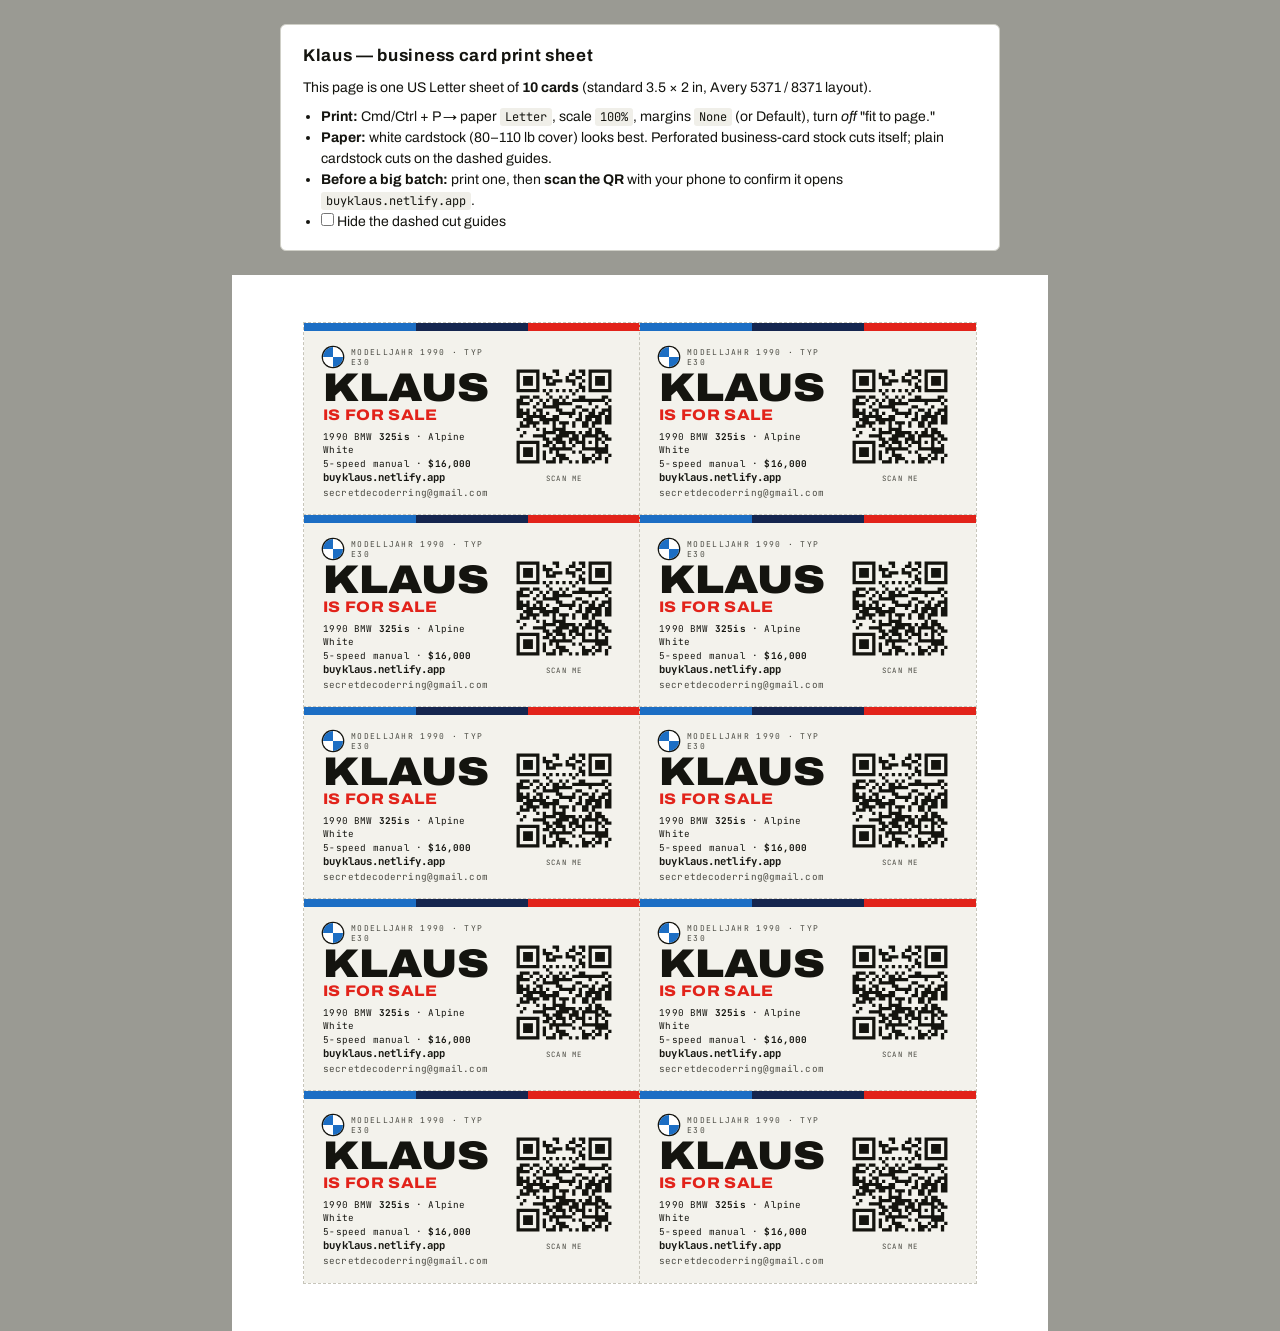
==== cards.html @ 59958731 "Klaus website: 1990 BMW 325is" ====
<!DOCTYPE html>
<html lang="en">
<head>
<meta charset="UTF-8" />
<meta name="viewport" content="width=device-width, initial-scale=1.0" />
<title>KLAUS — Business Cards (print sheet)</title>
<link rel="preconnect" href="https://fonts.googleapis.com" />
<link rel="preconnect" href="https://fonts.gstatic.com" crossorigin />
<link href="https://fonts.googleapis.com/css2?family=Archivo:wght@400;500;600;800;900&family=JetBrains+Mono:wght@400;500;700&display=swap" rel="stylesheet" />
<style>
  :root{
    --paper:#f3f2ec; --ink:#14140f; --ink-soft:#4a4a42; --line:#d7d5c9;
    --m-blue:#1c6ec4; --m-navy:#15264f; --m-red:#e2231a;
    --font:"Archivo","Helvetica Neue",Arial,sans-serif;
    --mono:"JetBrains Mono",ui-monospace,monospace;
  }
  *{box-sizing:border-box;margin:0;padding:0;}
  /* force background colours (M-stripes, roundel) to actually print */
  html,body{-webkit-print-color-adjust:exact;print-color-adjust:exact;}
  body{background:#9a9a93;font-family:var(--font);color:var(--ink);-webkit-font-smoothing:antialiased;}

  /* on-screen helper bar (never prints) */
  .help{max-width:7.5in;margin:24px auto;background:#fff;border:1px solid #cfcfc7;padding:18px 22px;border-radius:6px;font-size:14px;line-height:1.5;}
  .help h1{font-size:17px;letter-spacing:.04em;margin-bottom:8px;}
  .help code{background:#f0efe9;padding:1px 5px;border-radius:3px;font-family:var(--mono);font-size:12px;}
  .help ul{margin:8px 0 0 18px;}

  /* the printable sheet: US Letter, 10 cards (2 x 5), Avery 5371 layout */
  .sheet{
    width:8.5in;height:11in;margin:0 auto;background:#fff;
    padding:0.5in 0.75in;             /* page margins */
    display:grid;grid-template-columns:repeat(2,3.5in);grid-template-rows:repeat(5,2in);
    justify-content:center;align-content:start;
  }

  /* ---- the card ---- */
  .card{
    width:3.5in;height:2in;position:relative;overflow:hidden;
    background:var(--paper);color:var(--ink);
    outline:0.5pt dashed #c7c5ba;      /* faint cut guide; remove via checkbox */
    display:flex;flex-direction:column;
  }
  .no-guides .card{outline:none;}

  .card__stripe{height:0.085in;display:flex;flex:0 0 auto;}
  .card__stripe span{flex:1;}
  .s-blue{background:var(--m-blue);} .s-navy{background:var(--m-navy);} .s-red{background:var(--m-red);}

  .card__body{flex:1;display:flex;gap:0.14in;padding:0.17in 0.2in;}
  .card__main{flex:1;display:flex;flex-direction:column;}

  .card__brand{display:flex;align-items:center;gap:6pt;margin-bottom:2pt;}
  .roundel{position:relative;width:15pt;height:15pt;border-radius:50%;background:conic-gradient(#fff 0 90deg, var(--m-blue) 0 180deg, #fff 0 270deg, var(--m-blue) 0 360deg);box-shadow:0 0 0 1pt var(--ink);flex:0 0 auto;}
  .card__kicker{font-family:var(--mono);font-size:6pt;letter-spacing:.16em;text-transform:uppercase;color:var(--ink-soft);}

  .card__headline{font-weight:900;font-stretch:112%;line-height:.92;letter-spacing:-.01em;}
  .card__klaus{font-size:30pt;display:block;}
  .card__sale{font-size:11.5pt;font-weight:800;letter-spacing:.02em;color:var(--m-red);text-transform:uppercase;display:block;margin-top:1pt;}

  .card__spec{font-family:var(--mono);font-size:7pt;letter-spacing:.02em;color:var(--ink);margin-top:6pt;line-height:1.45;}
  .card__spec b{color:var(--ink);font-weight:700;}

  .card__foot{margin-top:auto;display:flex;flex-direction:column;gap:1.5pt;}
  .card__url{font-family:var(--mono);font-weight:700;font-size:8pt;letter-spacing:.01em;}
  .card__email{font-family:var(--mono);font-size:7pt;color:var(--ink-soft);letter-spacing:.01em;}

  .card__qr{flex:0 0 auto;width:1.18in;display:flex;flex-direction:column;align-items:center;justify-content:center;gap:3pt;}
  .card__qr img{width:1.12in;height:1.12in;display:block;}
  .card__scan{font-family:var(--mono);font-size:5.5pt;letter-spacing:.18em;text-transform:uppercase;color:var(--ink-soft);}

  @media print{
    *{-webkit-print-color-adjust:exact;print-color-adjust:exact;}
    body{background:#fff;}
    .help{display:none;}
    .sheet{margin:0;box-shadow:none;}
    @page{size:Letter;margin:0;}
  }
</style>
</head>
<body>

<div class="help">
  <h1>Klaus — business card print sheet</h1>
  This page is one US&nbsp;Letter sheet of <strong>10 cards</strong> (standard 3.5&nbsp;×&nbsp;2&nbsp;in, Avery 5371 / 8371 layout).
  <ul>
    <li><strong>Print:</strong> Cmd/Ctrl&nbsp;+&nbsp;P → paper <code>Letter</code>, scale <code>100%</code>, margins <code>None</code> (or Default), turn <em>off</em> "fit to page."</li>
    <li><strong>Paper:</strong> white cardstock (80–110&nbsp;lb cover) looks best. Perforated business-card stock cuts itself; plain cardstock cuts on the dashed guides.</li>
    <li><strong>Before a big batch:</strong> print one, then <strong>scan the QR</strong> with your phone to confirm it opens <code>buyklaus.netlify.app</code>.</li>
    <li><label><input type="checkbox" onchange="document.body.classList.toggle('no-guides',this.checked)"> Hide the dashed cut guides</label></li>
  </ul>
</div>

<div class="sheet" id="sheet"></div>

<!-- one card template, cloned 10x -->
<template id="cardTpl">
  <div class="card">
    <div class="card__stripe"><span class="s-blue"></span><span class="s-navy"></span><span class="s-red"></span></div>
    <div class="card__body">
      <div class="card__main">
        <div class="card__brand">
          <span class="roundel"></span>
          <span class="card__kicker">Modelljahr 1990 · Typ E30</span>
        </div>
        <div class="card__headline">
          <span class="card__klaus">KLAUS</span>
          <span class="card__sale">is for sale</span>
        </div>
        <p class="card__spec">1990 BMW <b>325is</b> · Alpine White<br />5-speed manual · <b>$16,000</b></p>
        <div class="card__foot">
          <span class="card__url">buyklaus.netlify.app</span>
          <span class="card__email">secretdecoderring@gmail.com</span>
        </div>
      </div>
      <div class="card__qr">
        <img src="qr-klaus.svg" alt="Scan for buyklaus.netlify.app" />
        <span class="card__scan">Scan me</span>
      </div>
    </div>
  </div>
</template>

<script>
  const sheet = document.getElementById('sheet');
  const tpl = document.getElementById('cardTpl');
  for (let i = 0; i < 10; i++) sheet.appendChild(tpl.content.cloneNode(true));
</script>
</body>
</html>
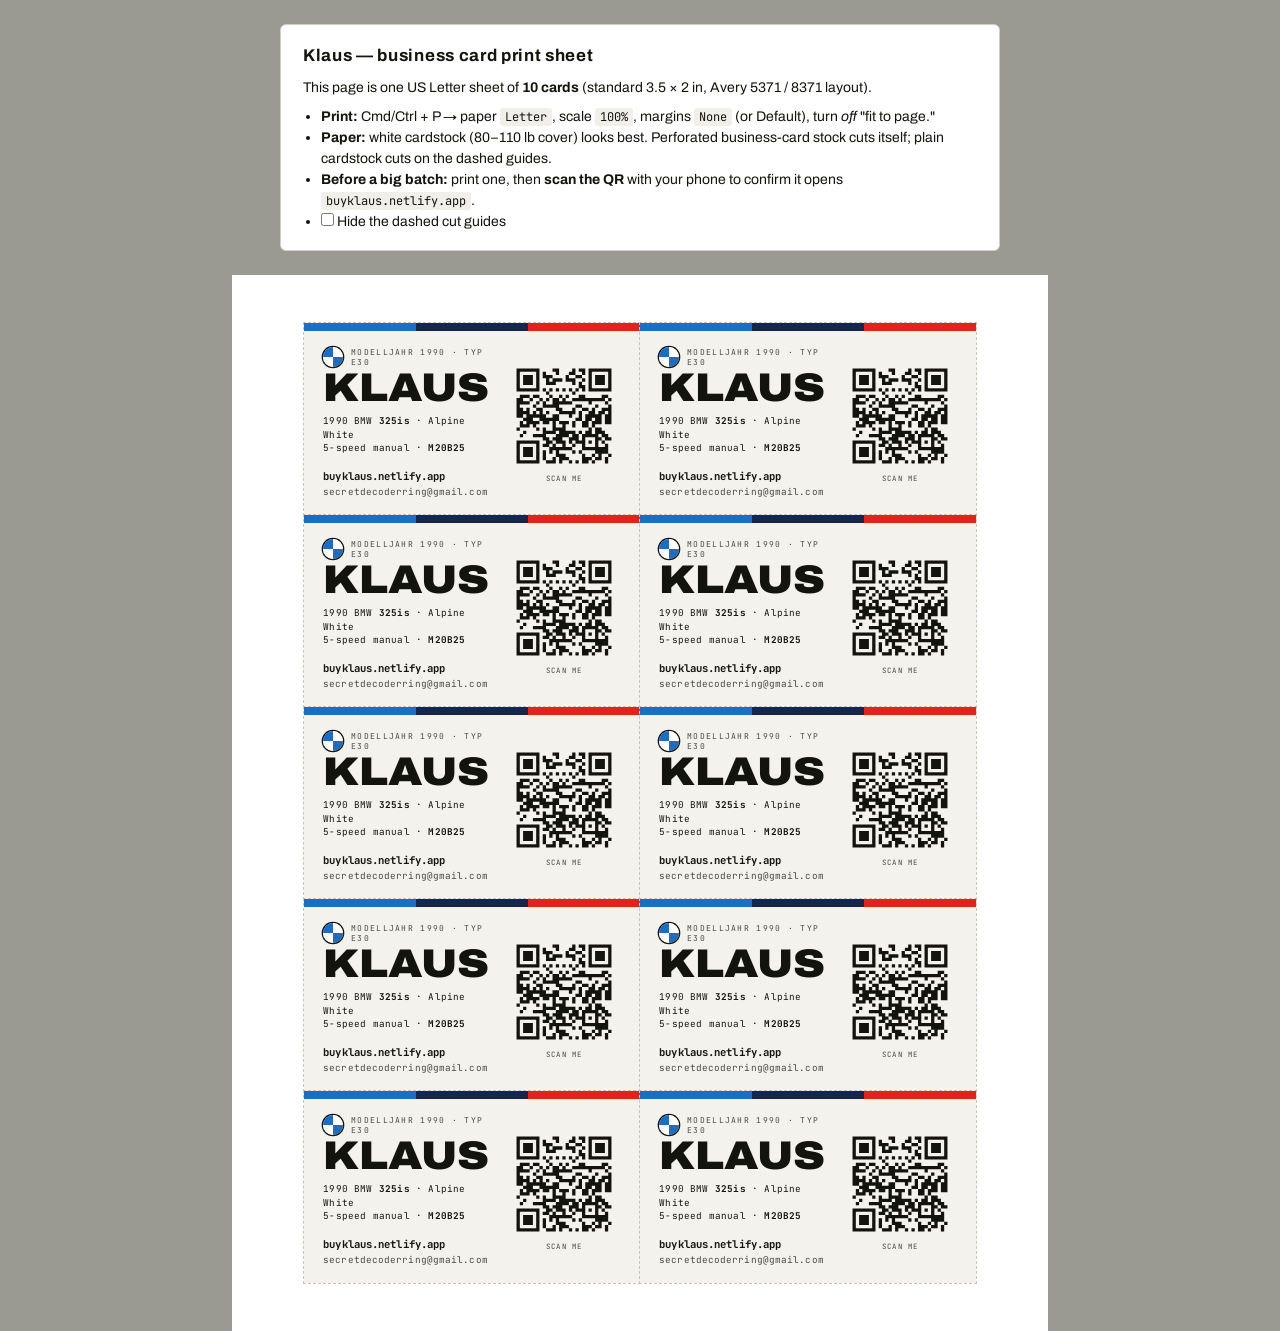
==== commit bb0b3f54: "Reframe site from sale listing to ownership record Remove asking price and enquiry language througho" ====
--- a/cards.html
+++ b/cards.html
@@ -55,7 +55,6 @@
 
   .card__headline{font-weight:900;font-stretch:112%;line-height:.92;letter-spacing:-.01em;}
   .card__klaus{font-size:30pt;display:block;}
-  .card__sale{font-size:11.5pt;font-weight:800;letter-spacing:.02em;color:var(--m-red);text-transform:uppercase;display:block;margin-top:1pt;}
 
   .card__spec{font-family:var(--mono);font-size:7pt;letter-spacing:.02em;color:var(--ink);margin-top:6pt;line-height:1.45;}
   .card__spec b{color:var(--ink);font-weight:700;}
@@ -104,9 +103,8 @@
         </div>
         <div class="card__headline">
           <span class="card__klaus">KLAUS</span>
-          <span class="card__sale">is for sale</span>
         </div>
-        <p class="card__spec">1990 BMW <b>325is</b> · Alpine White<br />5-speed manual · <b>$16,000</b></p>
+        <p class="card__spec">1990 BMW <b>325is</b> · Alpine White<br />5-speed manual · <b>M20B25</b></p>
         <div class="card__foot">
           <span class="card__url">buyklaus.netlify.app</span>
           <span class="card__email">secretdecoderring@gmail.com</span>
